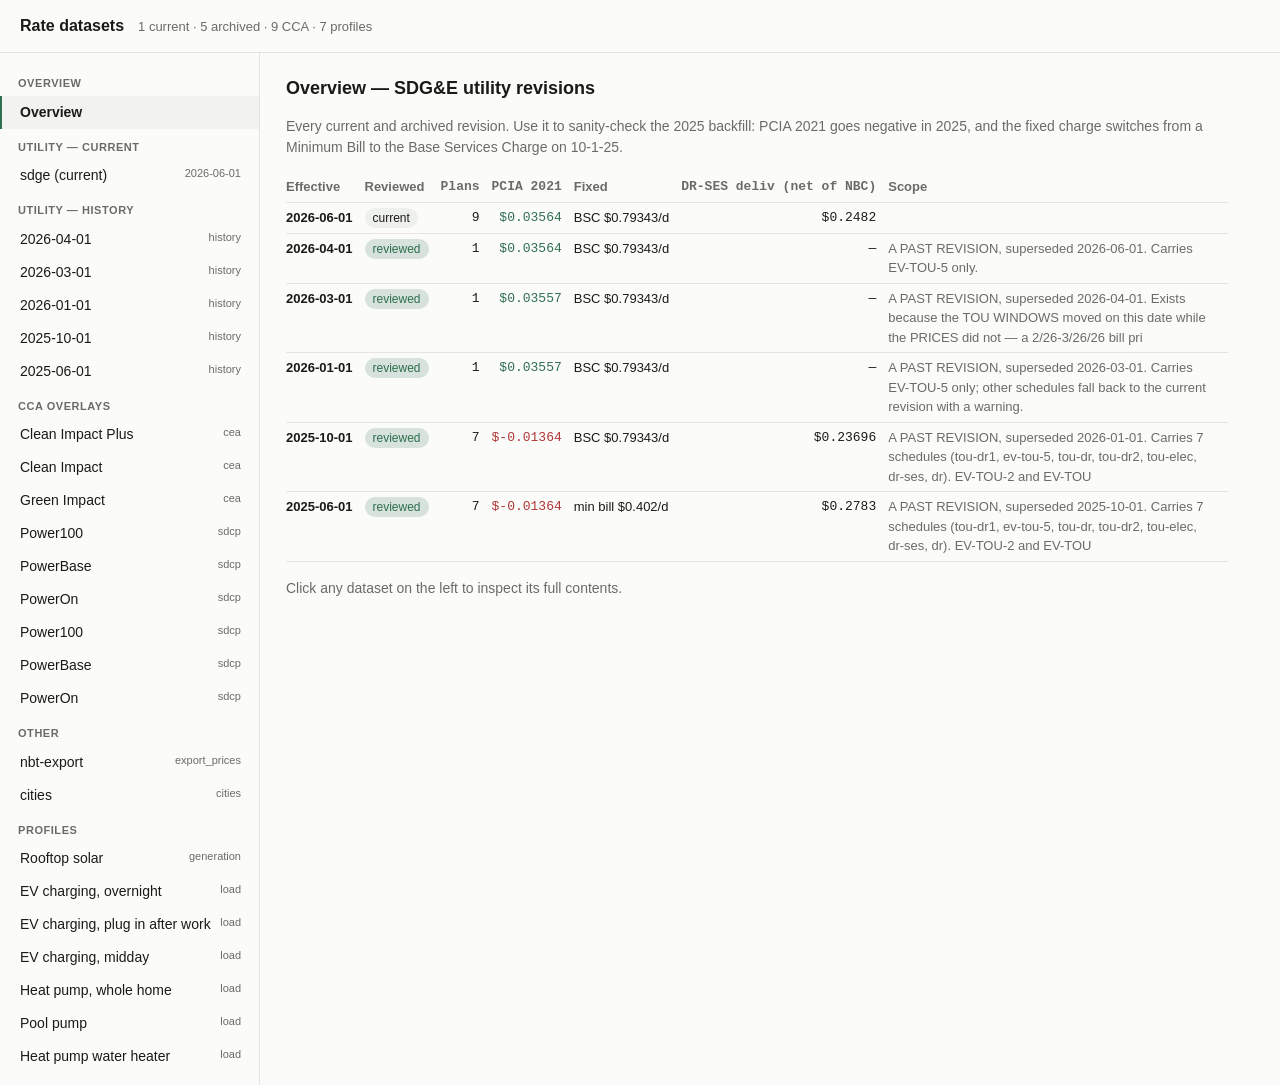
==== datasets.html @ be0cad3b "add historical data and viewer" ====
<!doctype html>
<html lang="en">
<head>
<meta charset="utf-8">
<meta name="viewport" content="width=device-width, initial-scale=1">
<title>Rate datasets — review</title>
<style>
  :root {
    --bg: #fbfbfa; --panel: #fff; --ink: #1a1a19; --muted: #6b6b66;
    --line: #e5e4e0; --accent: #2f6f4f; --warn-bg: #fff4e5; --warn-ink: #8a5a00;
    --neg: #b03636; --pos: #2f6f4f; --chip: #eef0ee; --hover: #f2f2f0;
  }
  @media (prefers-color-scheme: dark) {
    :root {
      --bg: #17181a; --panel: #1f2124; --ink: #e9e9e6; --muted: #9a9a95;
      --line: #313337; --accent: #6bbf92; --warn-bg: #3a2f18; --warn-ink: #e6b866;
      --neg: #e57373; --pos: #6bbf92; --chip: #2a2c30; --hover: #2a2c30;
    }
  }
  * { box-sizing: border-box; }
  body {
    margin: 0; background: var(--bg); color: var(--ink);
    font: 14px/1.5 -apple-system, BlinkMacSystemFont, "Segoe UI", Roboto, sans-serif;
  }
  header {
    padding: 14px 20px; border-bottom: 1px solid var(--line);
    display: flex; align-items: baseline; gap: 14px; flex-wrap: wrap;
    position: sticky; top: 0; background: var(--bg); z-index: 5;
  }
  header h1 { font-size: 16px; margin: 0; font-weight: 600; }
  header .sub { color: var(--muted); font-size: 13px; }
  .layout { display: grid; grid-template-columns: 260px 1fr; min-height: calc(100vh - 52px); }
  nav { border-right: 1px solid var(--line); padding: 12px 0; overflow-y: auto; }
  nav .group { padding: 10px 18px 4px; font-size: 11px; text-transform: uppercase;
    letter-spacing: .05em; color: var(--muted); font-weight: 600; }
  nav a { display: flex; justify-content: space-between; gap: 8px; padding: 6px 18px;
    cursor: pointer; color: var(--ink); text-decoration: none; border-left: 2px solid transparent; }
  nav a:hover { background: var(--hover); }
  nav a.active { background: var(--hover); border-left-color: var(--accent); font-weight: 600; }
  nav a .tag { font-size: 11px; color: var(--muted); }
  main { padding: 22px 26px; overflow-x: auto; max-width: 100%; }
  h2 { font-size: 18px; margin: 0 0 4px; }
  h3 { font-size: 14px; margin: 22px 0 8px; }
  .path { font-family: ui-monospace, SFMono-Regular, Menlo, monospace; color: var(--muted); font-size: 12px; }
  .badge { display: inline-block; padding: 1px 8px; border-radius: 10px; font-size: 12px;
    background: var(--chip); color: var(--ink); }
  .badge.warn { background: var(--warn-bg); color: var(--warn-ink); }
  .badge.ok { background: color-mix(in srgb, var(--pos) 18%, transparent); color: var(--pos); }
  .notice { background: var(--warn-bg); color: var(--warn-ink); border-radius: 8px;
    padding: 10px 12px; margin: 12px 0; font-size: 13px; }
  table { border-collapse: collapse; font-size: 13px; margin: 6px 0 4px; }
  th, td { text-align: left; padding: 5px 12px 5px 0; border-bottom: 1px solid var(--line);
    vertical-align: top; white-space: nowrap; }
  th { color: var(--muted); font-weight: 600; }
  td.num, th.num { text-align: right; font-variant-numeric: tabular-nums;
    font-family: ui-monospace, SFMono-Regular, Menlo, monospace; }
  .neg { color: var(--neg); }
  .pos { color: var(--pos); }
  .plan { border: 1px solid var(--line); border-radius: 8px; margin: 8px 0; background: var(--panel); }
  .plan > summary { cursor: pointer; padding: 10px 14px; font-weight: 600;
    display: flex; gap: 10px; align-items: baseline; flex-wrap: wrap; }
  .plan > summary .path { font-weight: 400; }
  .plan .body { padding: 4px 14px 14px; }
  .grid2 { display: grid; grid-template-columns: repeat(auto-fit, minmax(280px, 1fr)); gap: 14px; }
  .blocks { font-family: ui-monospace, SFMono-Regular, Menlo, monospace; font-size: 12.5px; }
  details.notes { margin: 10px 0; }
  details.notes > summary { cursor: pointer; color: var(--muted); font-size: 13px; }
  details.notes pre { white-space: pre-wrap; word-break: break-word; font-size: 12px;
    background: var(--panel); border: 1px solid var(--line); border-radius: 6px; padding: 10px; }
  a.src { color: var(--accent); font-size: 12px; word-break: break-all; }
  .muted { color: var(--muted); }
  .keyfig { display: flex; gap: 22px; flex-wrap: wrap; margin: 10px 0; }
  .keyfig div { font-size: 13px; }
  .keyfig b { display: block; font-size: 18px; }
  .loading { color: var(--muted); padding: 20px 0; }
  @media (max-width: 720px) { .layout { grid-template-columns: 1fr; } nav { border-right: none; border-bottom: 1px solid var(--line); } }
</style>
</head>
<body>
<header>
  <h1>Rate datasets</h1>
  <span class="sub" id="summary"></span>
</header>
<div class="layout">
  <nav id="nav"></nav>
  <main id="main"><p class="loading">Loading manifests…</p></main>
</div>
<script>
const $ = (id) => document.getElementById(id);
const RATES = "rates/", HIST = "rates/history/", PROF = "profiles/";
const fmt = (n) => (typeof n === "number" ? "$" + n.toFixed(5).replace(/0+$/, "").replace(/\.$/, ".0") : n);
const esc = (s) => String(s).replace(/[&<>]/g, (c) => ({ "&": "&amp;", "<": "&lt;", ">": "&gt;" }[c]));
const cache = new Map();
async function getJSON(path) {
  if (cache.has(path)) return cache.get(path);
  const r = await fetch(path);
  if (!r.ok) throw new Error(r.status + " " + path);
  const j = await r.json();
  cache.set(path, j);
  return j;
}

let items = []; // {key, label, tag, group, kind, path, meta}

async function boot() {
  try {
    const [ri, hi, pi] = await Promise.all([
      getJSON(RATES + "index.json"),
      getJSON(HIST + "index.json").catch(() => ({ files: [] })),
      getJSON(PROF + "index.json").catch(() => ({ profiles: [] })),
    ]);
    const util = ri.files.filter((f) => f.type === "utility");
    const gen = ri.files.filter((f) => f.type === "generation");
    const other = ri.files.filter((f) => f.type !== "utility" && f.type !== "generation");

    items.push({ key: "overview", label: "Overview", group: "Overview", kind: "overview" });
    util.forEach((f) => items.push({ key: f.path, label: "sdge (current)", tag: f.effective_date, group: "Utility — current", kind: "utility", base: RATES, path: f.path }));
    (hi.files || []).forEach((f) => items.push({ key: "h:" + f.path, label: f.effective_date, tag: "history", group: "Utility — history", kind: "utility", base: HIST, path: f.path }));
    gen.forEach((f) => items.push({ key: f.path, label: f.product || f.provider, tag: f.provider, group: "CCA overlays", kind: "generation", base: RATES, path: f.path }));
    other.forEach((f) => items.push({ key: f.path, label: f.path.replace(".json", ""), tag: f.type, group: "Other", kind: f.type, base: RATES, path: f.path }));
    (pi.profiles || []).forEach((p) => items.push({ key: "p:" + p.path, label: p.name || p.id, tag: p.kind || "load", group: "Profiles", kind: "profile", base: PROF, path: p.path }));

    $("summary").textContent = `${util.length} current · ${(hi.files || []).length} archived · ${gen.length} CCA · ${(pi.profiles || []).length} profiles`;
    renderNav();
    show("overview");
  } catch (e) {
    $("main").innerHTML = `<div class="notice">Couldn't load manifests: ${esc(e.message)}.<br>Serve this next to <span class="path">index.html</span> (e.g. <span class="path">python3 -m http.server</span>) so it can fetch the rate files.</div>`;
  }
}

function renderNav() {
  const groups = [...new Set(items.map((i) => i.group))];
  $("nav").innerHTML = groups.map((g) =>
    `<div class="group">${esc(g)}</div>` +
    items.filter((i) => i.group === g).map((i) =>
      `<a data-key="${esc(i.key)}">${esc(i.label)}${i.tag ? `<span class="tag">${esc(i.tag)}</span>` : ""}</a>`
    ).join("")
  ).join("");
  $("nav").querySelectorAll("a").forEach((a) => a.onclick = () => show(a.dataset.key));
}

function show(key) {
  $("nav").querySelectorAll("a").forEach((a) => a.classList.toggle("active", a.dataset.key === key));
  const item = items.find((i) => i.key === key);
  $("main").innerHTML = `<p class="loading">Loading…</p>`;
  const fail = (e) => $("main").innerHTML = `<div class="notice">${esc(e.message || e)}</div>`;
  if (key === "overview") return renderOverview().catch(fail);
  getJSON(item.base + item.path)
    .then((doc) => {
      if (item.kind === "utility") renderUtility(item, doc);
      else if (item.kind === "generation") renderOverlay(item, doc);
      else if (item.kind === "cities") renderCities(item, doc);
      else if (item.kind === "export_prices") renderExport(item, doc);
      else if (item.kind === "profile") renderProfile(item, doc);
      else renderRaw(item, doc);
    })
    .catch((e) => $("main").innerHTML = `<div class="notice">${esc(e.message)}</div>`);
}

// --- Overview: every utility revision, key figures side by side ------------
async function renderOverview() {
  const utils = items.filter((i) => i.kind === "utility");
  const rows = await Promise.all(utils.map(async (i) => {
    const d = await getJSON(i.base + i.path);
    const drses = (d.plans || []).find((p) => p.id === "dr-ses");
    const deliv = drses?.delivery?.summer?.weekday?.[0]?.price_per_kwh;
    const nbc = drses?.nonbypassable_charges?.total_per_kwh;
    const fx = d.fixed_charges || {};
    const fixed = fx.daily_service_charge ? `BSC $${fx.daily_service_charge}/d`
      : fx.minimum_bill_daily ? `min bill $${fx.minimum_bill_daily}/d` : "—";
    return {
      eff: d.effective_date, reviewed: d.human_reviewed,
      plans: (d.plans || []).length,
      pcia21: d.cca_adders?.pcia_by_vintage?.["2021"],
      fixed,
      drsesNet: deliv != null && nbc != null ? deliv - nbc : null,
      scope: d._notes?.scope || (typeof d.notes === "string" ? d.notes : "") || "",
    };
  }));
  rows.sort((a, b) => b.eff.localeCompare(a.eff));
  $("main").innerHTML = `
    <h2>Overview — SDG&amp;E utility revisions</h2>
    <p class="muted">Every current and archived revision. Use it to sanity-check the 2025 backfill: PCIA 2021 goes negative in 2025, and the fixed charge switches from a Minimum Bill to the Base Services Charge on 10-1-25.</p>
    <table>
      <tr><th>Effective</th><th>Reviewed</th><th class="num">Plans</th><th class="num">PCIA 2021</th><th>Fixed</th><th class="num">DR-SES deliv (net of NBC)</th><th>Scope</th></tr>
      ${rows.map((r) => `<tr>
        <td><b>${esc(r.eff)}</b></td>
        <td>${r.reviewed === true ? `<span class="badge ok">reviewed</span>` : r.reviewed === false ? `<span class="badge warn">draft</span>` : `<span class="badge">current</span>`}</td>
        <td class="num">${r.plans}</td>
        <td class="num ${sign(r.pcia21)}">${r.pcia21 != null ? fmt(r.pcia21) : "—"}</td>
        <td>${esc(r.fixed)}</td>
        <td class="num">${r.drsesNet != null ? fmt(r.drsesNet) : "—"}</td>
        <td class="muted" style="white-space:normal;max-width:340px">${esc((r.scope || "").slice(0, 140))}</td>
      </tr>`).join("")}
    </table>
    <p class="muted" style="margin-top:16px">Click any dataset on the left to inspect its full contents.</p>`;
}
const sign = (n) => (typeof n !== "number" ? "" : n < 0 ? "neg" : "pos");

// --- Utility / history file ------------------------------------------------
function renderUtility(item, d) {
  const pcia = d.cca_adders?.pcia_by_vintage || {};
  const fx = d.fixed_charges || {};
  const reviewedBadge = d.human_reviewed === true
    ? `<span class="badge ok">human reviewed</span>`
    : d.human_reviewed === false
      ? `<span class="badge warn">draft — not human reviewed</span>`
      : `<span class="badge">current file</span>`;
  $("main").innerHTML = `
    <h2>${esc(d.provider)} · ${esc(d.effective_date)} ${reviewedBadge}</h2>
    <div class="path">${esc(item.base + item.path)}</div>
    ${d.human_reviewed === false ? `<div class="notice">This revision was extracted automatically and has not been read against the tariff by a person. Its numbers are used in full; review before relying on them.</div>` : ""}
    <div class="keyfig">
      <div><span class="muted">Plans</span><b>${(d.plans || []).length}</b></div>
      <div><span class="muted">PCIA 2021</span><b class="${sign(pcia["2021"])}">${pcia["2021"] != null ? fmt(pcia["2021"]) : "—"}</b></div>
      <div><span class="muted">Fixed / day</span><b>${fx.daily_service_charge ? "$" + fx.daily_service_charge : fx.minimum_bill_daily ? "$" + fx.minimum_bill_daily + " min" : "—"}</b></div>
      <div><span class="muted">State reg fee</span><b>${d.taxes_and_fees?.state_regulatory_fee_per_kwh != null ? fmt(d.taxes_and_fees.state_regulatory_fee_per_kwh) : "—"}</b></div>
    </div>
    ${d.verified_against ? `<p class="muted">Verified against: ${esc(d.verified_against)}</p>` : ""}
    ${d.source_url ? `<p><a class="src" href="${esc(d.source_url)}" target="_blank" rel="noopener">${esc(d.source_url)}</a></p>` : ""}
    ${notesBlock(d._notes || d.notes)}
    <h3>PCIA by vintage</h3>
    ${pciaTable(pcia)}
    <h3>Fixed charges</h3>
    ${kvTable(fx)}
    <h3>Plans (${(d.plans || []).length})</h3>
    ${(d.plans || []).map((p) => planBlock(p)).join("")}
  `;
}

function pciaTable(pcia) {
  const ks = Object.keys(pcia).filter((k) => /^\d{4}$/.test(k)).sort();
  if (!ks.length) return `<p class="muted">none</p>`;
  return `<table><tr>${ks.map((k) => `<th class="num">${k}</th>`).join("")}</tr>
    <tr>${ks.map((k) => `<td class="num ${sign(pcia[k])}">${fmt(pcia[k])}</td>`).join("")}</tr></table>`;
}

function planBlock(p) {
  const model = p.pricing_model || "tou";
  const nbc = p.nonbypassable_charges;
  return `<details class="plan"><summary>${esc(p.id)} <span class="path">${esc(p.name || "")}</span>
    <span class="badge">${esc(model)}</span>${p.fixed_charges ? `<span class="badge">own fixed</span>` : ""}</summary>
    <div class="body">
      ${p.fixed_charges ? `<div class="muted">Fixed: ${esc(JSON.stringify(stripUnderscore(p.fixed_charges)))}</div>` : ""}
      ${nbc ? `<div class="muted">NBC total ${fmt(nbc.total_per_kwh)} = PPP ${fmt(nbc.ppp_per_kwh)} + ND ${fmt(nbc.nd_per_kwh)} + CTC ${fmt(nbc.ctc_per_kwh)} + WF-NBC ${fmt(nbc.wf_nbc_per_kwh)}</div>` : ""}
      <div class="grid2">
        <div><h4 style="margin:10px 0 4px">Delivery</h4>${model === "tiered" ? tierTable(p.delivery) : touTable(p.delivery)}</div>
        <div><h4 style="margin:10px 0 4px">Generation</h4>${model === "tiered" ? tierTable(p.generation) : touTable(p.generation)}</div>
      </div>
    </div></details>`;
}

function touTable(tree) {
  if (!tree) return `<p class="muted">—</p>`;
  const cell = (season, dt) => {
    const blocks = tree[season]?.[dt];
    if (!blocks) return `<span class="muted">—</span>`;
    return `<span class="blocks">${blocks.map((b) =>
      `${b.start_hour}–${b.end_hour}${b.months ? "[m" + b.months.join(",") + "]" : ""}: ${fmt(b.price_per_kwh)}`
    ).join("<br>")}</span>`;
  };
  return `<table>
    <tr><th></th><th>weekday</th><th>weekend</th></tr>
    <tr><td class="muted">summer</td><td>${cell("summer", "weekday")}</td><td>${cell("summer", "weekend")}</td></tr>
    <tr><td class="muted">winter</td><td>${cell("winter", "weekday")}</td><td>${cell("winter", "weekend")}</td></tr>
  </table>`;
}

function tierTable(tree) {
  if (!tree) return `<p class="muted">—</p>`;
  const row = (season) => (tree[season] || []).map((t) =>
    `${t.up_to_pct_of_baseline == null ? "above" : "≤" + t.up_to_pct_of_baseline + "%"}: ${fmt(t.price_per_kwh)}`).join("<br>");
  return `<table>
    <tr><td class="muted">summer</td><td class="blocks">${row("summer")}</td></tr>
    <tr><td class="muted">winter</td><td class="blocks">${row("winter")}</td></tr></table>`;
}

// --- CCA overlay -----------------------------------------------------------
function renderOverlay(item, d) {
  $("main").innerHTML = `
    <h2>${esc(d.product || d.provider)} <span class="badge">${esc(d.provider)}</span></h2>
    <div class="path">${esc(item.base + item.path)}</div>
    <div class="keyfig">
      <div><span class="muted">PCIA vintage</span><b>${d.pcia_vintage ?? "—"}</b></div>
      <div><span class="muted">Rate group</span><b>${esc(d.rate_group ?? "—")}</b></div>
      <div><span class="muted">Renewable</span><b>${d.renewable_content_pct != null ? d.renewable_content_pct + "%" : "—"}</b></div>
      <div><span class="muted">NBT adder</span><b>${d.nbt_generation_adder_per_kwh != null ? fmt(d.nbt_generation_adder_per_kwh) : "—"}</b></div>
      ${d.generation_credit_per_kwh != null ? `<div><span class="muted">Gen credit</span><b class="neg">${fmt(d.generation_credit_per_kwh)}</b></div>` : ""}
    </div>
    ${d.verified_against ? `<p class="muted">Verified against: ${esc(d.verified_against)}</p>` : ""}
    ${d.source_url ? `<p><a class="src" href="${esc(d.source_url)}" target="_blank" rel="noopener">${esc(d.source_url)}</a></p>` : ""}
    ${d.service_area ? `<p class="muted">Service area: ${esc(d.service_area)}</p>` : ""}
    ${notesBlock(d._notes)}
    <h3>Generation by plan (${Object.keys(d.plans || {}).length})</h3>
    ${Object.entries(d.plans || {}).map(([id, tree]) =>
      `<details class="plan"><summary>${esc(id)}</summary><div class="body">${
        Array.isArray(tree.summer) ? tierTable(tree) : touTable(tree)
      }</div></details>`).join("")}
  `;
}

// --- cities ----------------------------------------------------------------
function renderCities(item, d) {
  const ff = d.franchise_fee || {};
  $("main").innerHTML = `
    <h2>Cities &amp; franchise fees</h2>
    <div class="path">${esc(item.base + item.path)}</div>
    <div class="keyfig">
      <div><span class="muted">Base franchise fee</span><b>${ff.base_pct ?? "—"}%</b></div>
      <div><span class="muted">Differentials</span><b>${Object.entries(ff.differentials_pct || {}).map(([c, v]) => c + " " + v + "%").join(", ") || "—"}</b></div>
      <div><span class="muted">Cities</span><b>${(d.cities || []).length}</b></div>
    </div>
    <h3>Cities</h3>
    <table><tr><th>City</th><th>CCA</th><th>Rate group</th></tr>
    ${(d.cities || []).map((c) => `<tr><td>${esc(c.name)}</td><td>${esc(c.cca || "—")}</td><td>${esc(c.cca_rate_group || "—")}</td></tr>`).join("")}
    </table>`;
}

// --- export prices (NBT) — summary only, the file is large -----------------
function renderExport(item, d) {
  const vints = Object.keys(d.vintages || {});
  const sample = vints[0] && d.vintages[vints[0]];
  const yrs = sample ? Object.keys(sample) : [];
  const y = yrs[0] && sample[yrs[0]];
  $("main").innerHTML = `
    <h2>NBT export prices</h2>
    <div class="path">${esc(item.base + item.path)}</div>
    <div class="notice">Large generated file — summary only. Regenerated by <span class="path">scripts/fetch-nbt-export.mjs</span>, never hand-edited.</div>
    <div class="keyfig">
      <div><span class="muted">Vintages</span><b>${vints.join(", ") || "—"}</b></div>
      <div><span class="muted">Years (${vints[0] || ""})</span><b>${yrs.join(", ") || "—"}</b></div>
      <div><span class="muted">Components</span><b>${y ? Object.keys(y).join(", ") : "—"}</b></div>
    </div>
    ${y ? `<h3>Sample — ${esc(vints[0])} ${esc(yrs[0])}, month 9, weekday</h3>
      <p class="muted">Hourly $/kWh, generation + delivery components.</p>
      ${["generation", "delivery"].filter((c) => y[c]?.["9"]?.weekday).map((c) => {
        const row = y[c]["9"].weekday;
        return `<div class="blocks"><b>${c}:</b> ${row.map((v, h) => `${h}h ${fmt(v)}`).join(" · ")}</div>`;
      }).join("")}` : ""}`;
}

// --- profile ---------------------------------------------------------------
function renderProfile(item, d) {
  const shape = d.monthly_shape || (d.hourly_shape ? [d.hourly_shape] : []);
  const sum = shape.flat().reduce((a, b) => a + b, 0);
  $("main").innerHTML = `
    <h2>${esc(d.name || d.id)} <span class="badge">${esc(d.kind || "load")}</span></h2>
    <div class="path">${esc(item.base + item.path)}</div>
    <div class="keyfig">
      <div><span class="muted">Annual kWh</span><b>${d.annual_kwh ?? "—"}</b></div>
      <div><span class="muted">Shape</span><b>${d.monthly_shape ? "12×24 monthly" : "24 hourly"}</b></div>
      <div><span class="muted">Sums to</span><b>${sum.toFixed(4)}</b></div>
    </div>
    ${d.specific_yield_kwh_per_kw ? `<p class="muted">Specific yield: ${d.specific_yield_kwh_per_kw} kWh/kW</p>` : ""}
    <h3>Hourly shape ${d.monthly_shape ? "(row = month)" : ""}</h3>
    <table><tr><th></th>${Array.from({ length: 24 }, (_, h) => `<th class="num">${h}</th>`).join("")}</tr>
    ${shape.map((row, m) => `<tr><td class="muted">${d.monthly_shape ? "M" + (m + 1) : ""}</td>${
      row.map((v) => `<td class="num">${v ? v.toFixed(3) : "·"}</td>`).join("")}</tr>`).join("")}
    </table>`;
}

function renderRaw(item, d) {
  $("main").innerHTML = `<h2>${esc(item.path)}</h2><div class="path">${esc(item.base + item.path)}</div>
    <details class="notes" open><summary>raw JSON</summary><pre>${esc(JSON.stringify(d, null, 2))}</pre></details>`;
}

// --- helpers ---------------------------------------------------------------
function stripUnderscore(o) {
  return Object.fromEntries(Object.entries(o).filter(([k]) => !k.startsWith("_")));
}
function kvTable(o) {
  const e = Object.entries(o).filter(([k, v]) => !k.startsWith("_") && typeof v !== "object");
  if (!e.length) return `<p class="muted">—</p>`;
  return `<table>${e.map(([k, v]) => `<tr><td class="muted">${esc(k)}</td><td class="num">${typeof v === "number" ? fmt(v) : esc(v)}</td></tr>`).join("")}</table>`;
}
function notesBlock(notes) {
  if (!notes) return "";
  const text = typeof notes === "string" ? notes : Object.entries(notes)
    .filter(([k]) => !k.startsWith("_") || true).map(([k, v]) => `${k}: ${v}`).join("\n\n");
  return `<details class="notes"><summary>notes</summary><pre>${esc(text)}</pre></details>`;
}

boot();
</script>
</body>
</html>
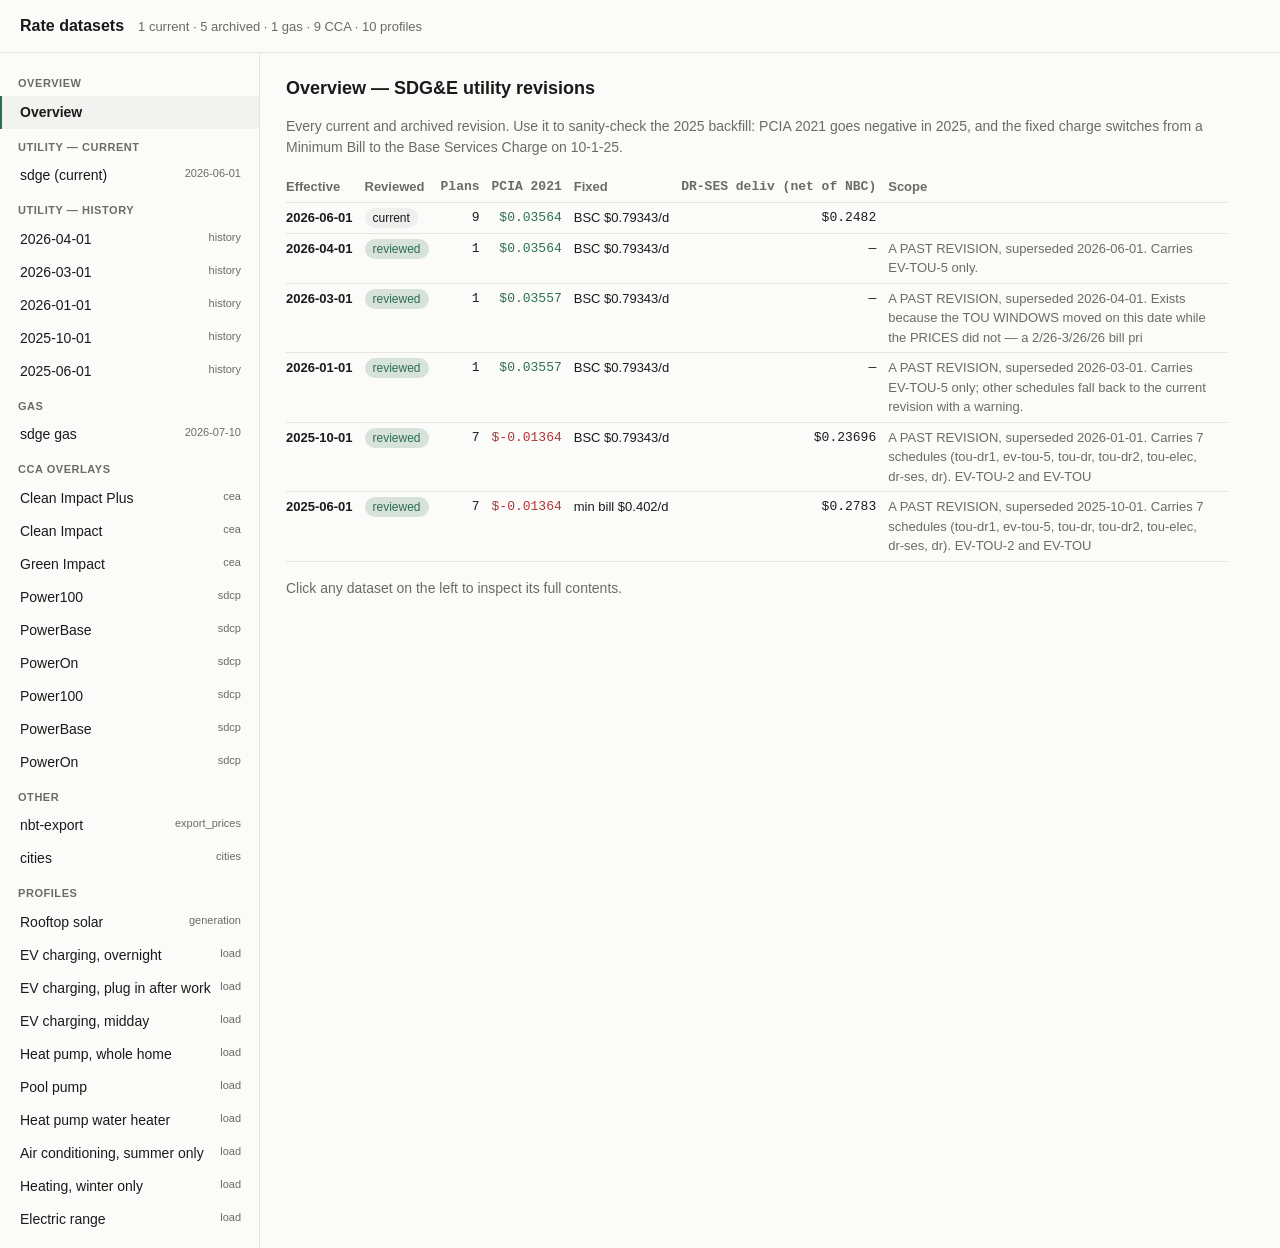
==== commit 80d20a2a: "update gas viewer" ====
--- a/datasets.html
+++ b/datasets.html
@@ -110,17 +110,20 @@
       getJSON(PROF + "index.json").catch(() => ({ profiles: [] })),
     ]);
     const util = ri.files.filter((f) => f.type === "utility");
+    const gas = ri.files.filter((f) => f.type === "utility_gas");
     const gen = ri.files.filter((f) => f.type === "generation");
-    const other = ri.files.filter((f) => f.type !== "utility" && f.type !== "generation");
+    const skip = new Set(["utility", "utility_gas", "generation"]);
+    const other = ri.files.filter((f) => !skip.has(f.type));
 
     items.push({ key: "overview", label: "Overview", group: "Overview", kind: "overview" });
     util.forEach((f) => items.push({ key: f.path, label: "sdge (current)", tag: f.effective_date, group: "Utility — current", kind: "utility", base: RATES, path: f.path }));
     (hi.files || []).forEach((f) => items.push({ key: "h:" + f.path, label: f.effective_date, tag: "history", group: "Utility — history", kind: "utility", base: HIST, path: f.path }));
+    gas.forEach((f) => items.push({ key: f.path, label: `${f.provider} gas`, tag: f.effective_date, group: "Gas", kind: "utility_gas", base: RATES, path: f.path }));
     gen.forEach((f) => items.push({ key: f.path, label: f.product || f.provider, tag: f.provider, group: "CCA overlays", kind: "generation", base: RATES, path: f.path }));
     other.forEach((f) => items.push({ key: f.path, label: f.path.replace(".json", ""), tag: f.type, group: "Other", kind: f.type, base: RATES, path: f.path }));
     (pi.profiles || []).forEach((p) => items.push({ key: "p:" + p.path, label: p.name || p.id, tag: p.kind || "load", group: "Profiles", kind: "profile", base: PROF, path: p.path }));
 
-    $("summary").textContent = `${util.length} current · ${(hi.files || []).length} archived · ${gen.length} CCA · ${(pi.profiles || []).length} profiles`;
+    $("summary").textContent = `${util.length} current · ${(hi.files || []).length} archived · ${gas.length} gas · ${gen.length} CCA · ${(pi.profiles || []).length} profiles`;
     renderNav();
     show("overview");
   } catch (e) {
@@ -148,6 +151,7 @@
   getJSON(item.base + item.path)
     .then((doc) => {
       if (item.kind === "utility") renderUtility(item, doc);
+      else if (item.kind === "utility_gas") renderGasUtility(item, doc);
       else if (item.kind === "generation") renderOverlay(item, doc);
       else if (item.kind === "cities") renderCities(item, doc);
       else if (item.kind === "export_prices") renderExport(item, doc);
@@ -228,6 +232,51 @@
   `;
 }
 
+// --- Gas utility file (Schedule GR) ----------------------------------------
+// Its own shape: no plans, no TOU. Two flat per-therm rates against a seasonal
+// baseline allowance, floored at a minimum bill. Rendered to match that rather
+// than forced through the electric plan layout.
+const MONTHS = ["Jan", "Feb", "Mar", "Apr", "May", "Jun", "Jul", "Aug", "Sep", "Oct", "Nov", "Dec"];
+function renderGasUtility(item, d) {
+  const mb = d.minimum_bill || {};
+  const rt = d.rates_per_therm || {};
+  const periods = Object.entries(d.baseline_periods || {}).filter(([k]) => !k.startsWith("_"));
+  const spread = rt.baseline != null && rt.non_baseline != null
+    ? `+${fmt(rt.non_baseline - rt.baseline)}/therm above baseline` : "";
+  $("main").innerHTML = `
+    <h2>${esc(d.provider)} gas · ${esc(d.effective_date)} <span class="badge">Schedule GR</span></h2>
+    <div class="path">${esc(item.base + item.path)}</div>
+    <div class="notice">Draft — the procurement half of the rate resets monthly, so treat the per-therm figures as a snapshot and review against the live schedule before relying on them.</div>
+    <div class="keyfig">
+      <div><span class="muted">Baseline</span><b>${rt.baseline != null ? fmt(rt.baseline) : "—"}<span class="muted" style="font-size:12px">/therm</span></b></div>
+      <div><span class="muted">Above baseline</span><b>${rt.non_baseline != null ? fmt(rt.non_baseline) : "—"}<span class="muted" style="font-size:12px">/therm</span></b></div>
+      <div><span class="muted">Minimum bill</span><b>${mb.per_day != null ? "$" + mb.per_day : "—"}<span class="muted" style="font-size:12px">/day</span></b></div>
+      <div><span class="muted">Baseline periods</span><b>${periods.length}</b></div>
+    </div>
+    ${d.verified_against ? `<p class="muted">Verified against: ${esc(d.verified_against)}</p>` : ""}
+    ${d.source_url ? `<p><a class="src" href="${esc(d.source_url)}" target="_blank" rel="noopener">${esc(d.source_url)}</a></p>` : ""}
+    ${notesBlock(d.notes)}
+    <h3>Per-therm rates ${spread ? `<span class="muted" style="font-weight:400">— ${esc(spread)}</span>` : ""}</h3>
+    <table>
+      <tr><th>Tier</th><th class="num">$/therm</th></tr>
+      <tr><td>Baseline <span class="muted">— within the allowance</span></td><td class="num">${rt.baseline != null ? fmt(rt.baseline) : "—"}</td></tr>
+      <tr><td>Non-baseline <span class="muted">— above the allowance</span></td><td class="num">${rt.non_baseline != null ? fmt(rt.non_baseline) : "—"}</td></tr>
+    </table>
+    <h3>Baseline allowance by season</h3>
+    <p class="muted">Territory-wide — SDG&amp;E gas has no climate zones. Only the allowance changes with season; the rates above do not.</p>
+    <table>
+      <tr><th>Period</th><th>Months</th><th class="num">therms/day</th></tr>
+      ${periods.map(([name, p]) => `<tr>
+        <td>${esc(name.replace(/_/g, " "))}</td>
+        <td class="muted" style="white-space:normal">${(p.months || []).map((m) => MONTHS[m - 1] || m).join(", ")}</td>
+        <td class="num">${p.allowance_therms_per_day ?? "—"}</td>
+      </tr>`).join("")}
+    </table>
+    <h3>Minimum bill</h3>
+    ${kvTable(mb)}
+  `;
+}
+
 function pciaTable(pcia) {
   const ks = Object.keys(pcia).filter((k) => /^\d{4}$/.test(k)).sort();
   if (!ks.length) return `<p class="muted">none</p>`;
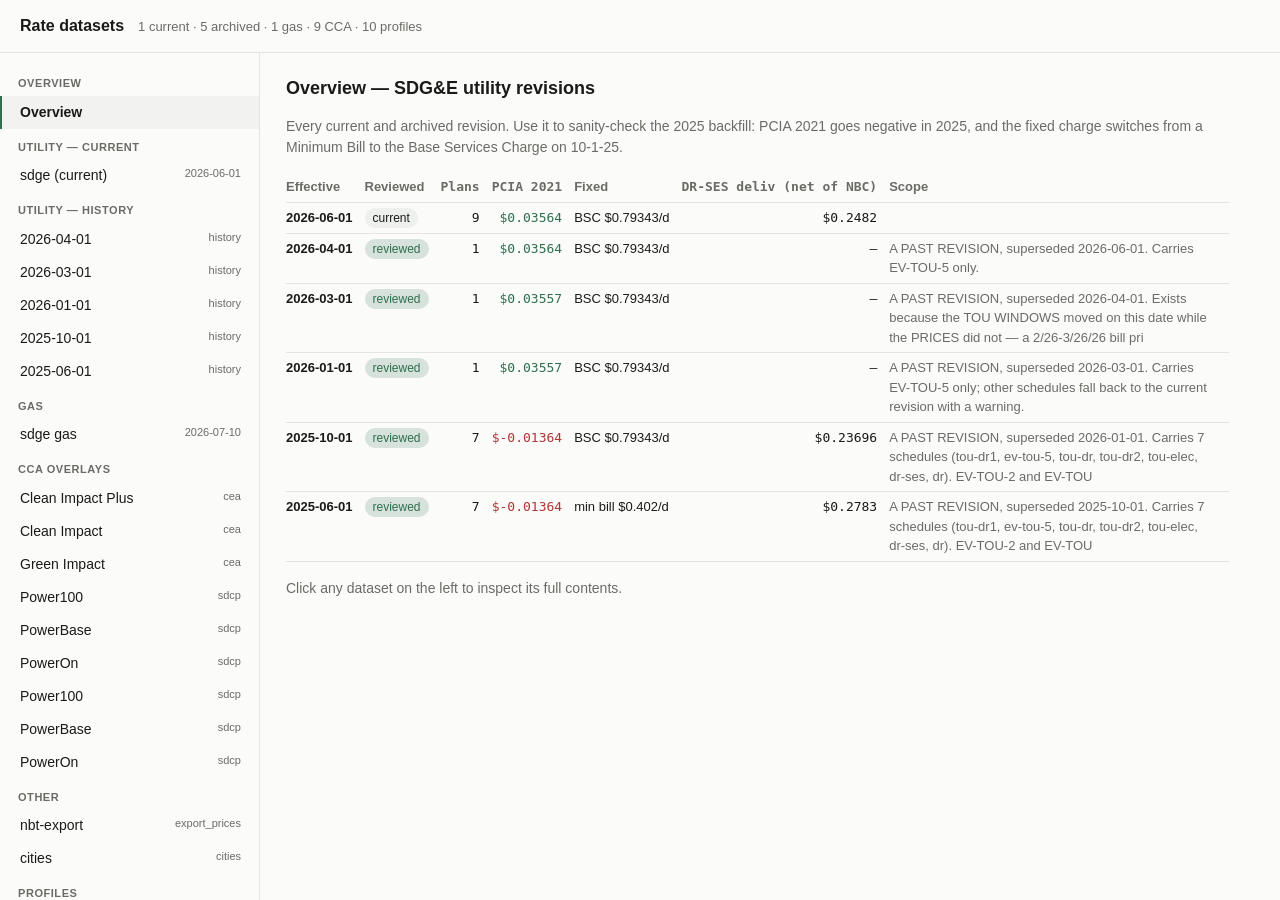
==== commit afb69aab: "make the dataset viewer nicer" ====
--- a/datasets.html
+++ b/datasets.html
@@ -21,16 +21,21 @@
   body {
     margin: 0; background: var(--bg); color: var(--ink);
     font: 14px/1.5 -apple-system, BlinkMacSystemFont, "Segoe UI", Roboto, sans-serif;
+    /* Fixed-height column so the header stays put and the two panes below own
+       their own scroll, instead of the whole page scrolling as one. */
+    height: 100vh; display: flex; flex-direction: column; overflow: hidden;
   }
   header {
     padding: 14px 20px; border-bottom: 1px solid var(--line);
     display: flex; align-items: baseline; gap: 14px; flex-wrap: wrap;
-    position: sticky; top: 0; background: var(--bg); z-index: 5;
+    background: var(--bg); flex: 0 0 auto;
   }
   header h1 { font-size: 16px; margin: 0; font-weight: 600; }
   header .sub { color: var(--muted); font-size: 13px; }
-  .layout { display: grid; grid-template-columns: 260px 1fr; min-height: calc(100vh - 52px); }
-  nav { border-right: 1px solid var(--line); padding: 12px 0; overflow-y: auto; }
+  /* Fills the space under the header; min-height:0 lets the panes inside shrink
+     to that box and scroll rather than stretching the layout to fit content. */
+  .layout { display: grid; grid-template-columns: 260px 1fr; flex: 1 1 auto; min-height: 0; }
+  nav { border-right: 1px solid var(--line); padding: 12px 0; overflow-y: auto; min-height: 0; }
   nav .group { padding: 10px 18px 4px; font-size: 11px; text-transform: uppercase;
     letter-spacing: .05em; color: var(--muted); font-weight: 600; }
   nav a { display: flex; justify-content: space-between; gap: 8px; padding: 6px 18px;
@@ -38,7 +43,7 @@
   nav a:hover { background: var(--hover); }
   nav a.active { background: var(--hover); border-left-color: var(--accent); font-weight: 600; }
   nav a .tag { font-size: 11px; color: var(--muted); }
-  main { padding: 22px 26px; overflow-x: auto; max-width: 100%; }
+  main { padding: 22px 26px; overflow: auto; min-height: 0; max-width: 100%; }
   h2 { font-size: 18px; margin: 0 0 4px; }
   h3 { font-size: 14px; margin: 22px 0 8px; }
   .path { font-family: ui-monospace, SFMono-Regular, Menlo, monospace; color: var(--muted); font-size: 12px; }
@@ -73,7 +78,15 @@
   .keyfig div { font-size: 13px; }
   .keyfig b { display: block; font-size: 18px; }
   .loading { color: var(--muted); padding: 20px 0; }
-  @media (max-width: 720px) { .layout { grid-template-columns: 1fr; } nav { border-right: none; border-bottom: 1px solid var(--line); } }
+  /* On a narrow screen the split-scroll is dropped: the sidebar stacks above the
+     content and the whole page scrolls normally, which is the expected feel on a
+     phone and avoids two tiny scroll areas fighting for the viewport. */
+  @media (max-width: 720px) {
+    body { height: auto; display: block; overflow: visible; }
+    .layout { grid-template-columns: 1fr; }
+    nav { border-right: none; border-bottom: 1px solid var(--line); overflow: visible; }
+    main { overflow-x: auto; overflow-y: visible; }
+  }
 </style>
 </head>
 <body>
